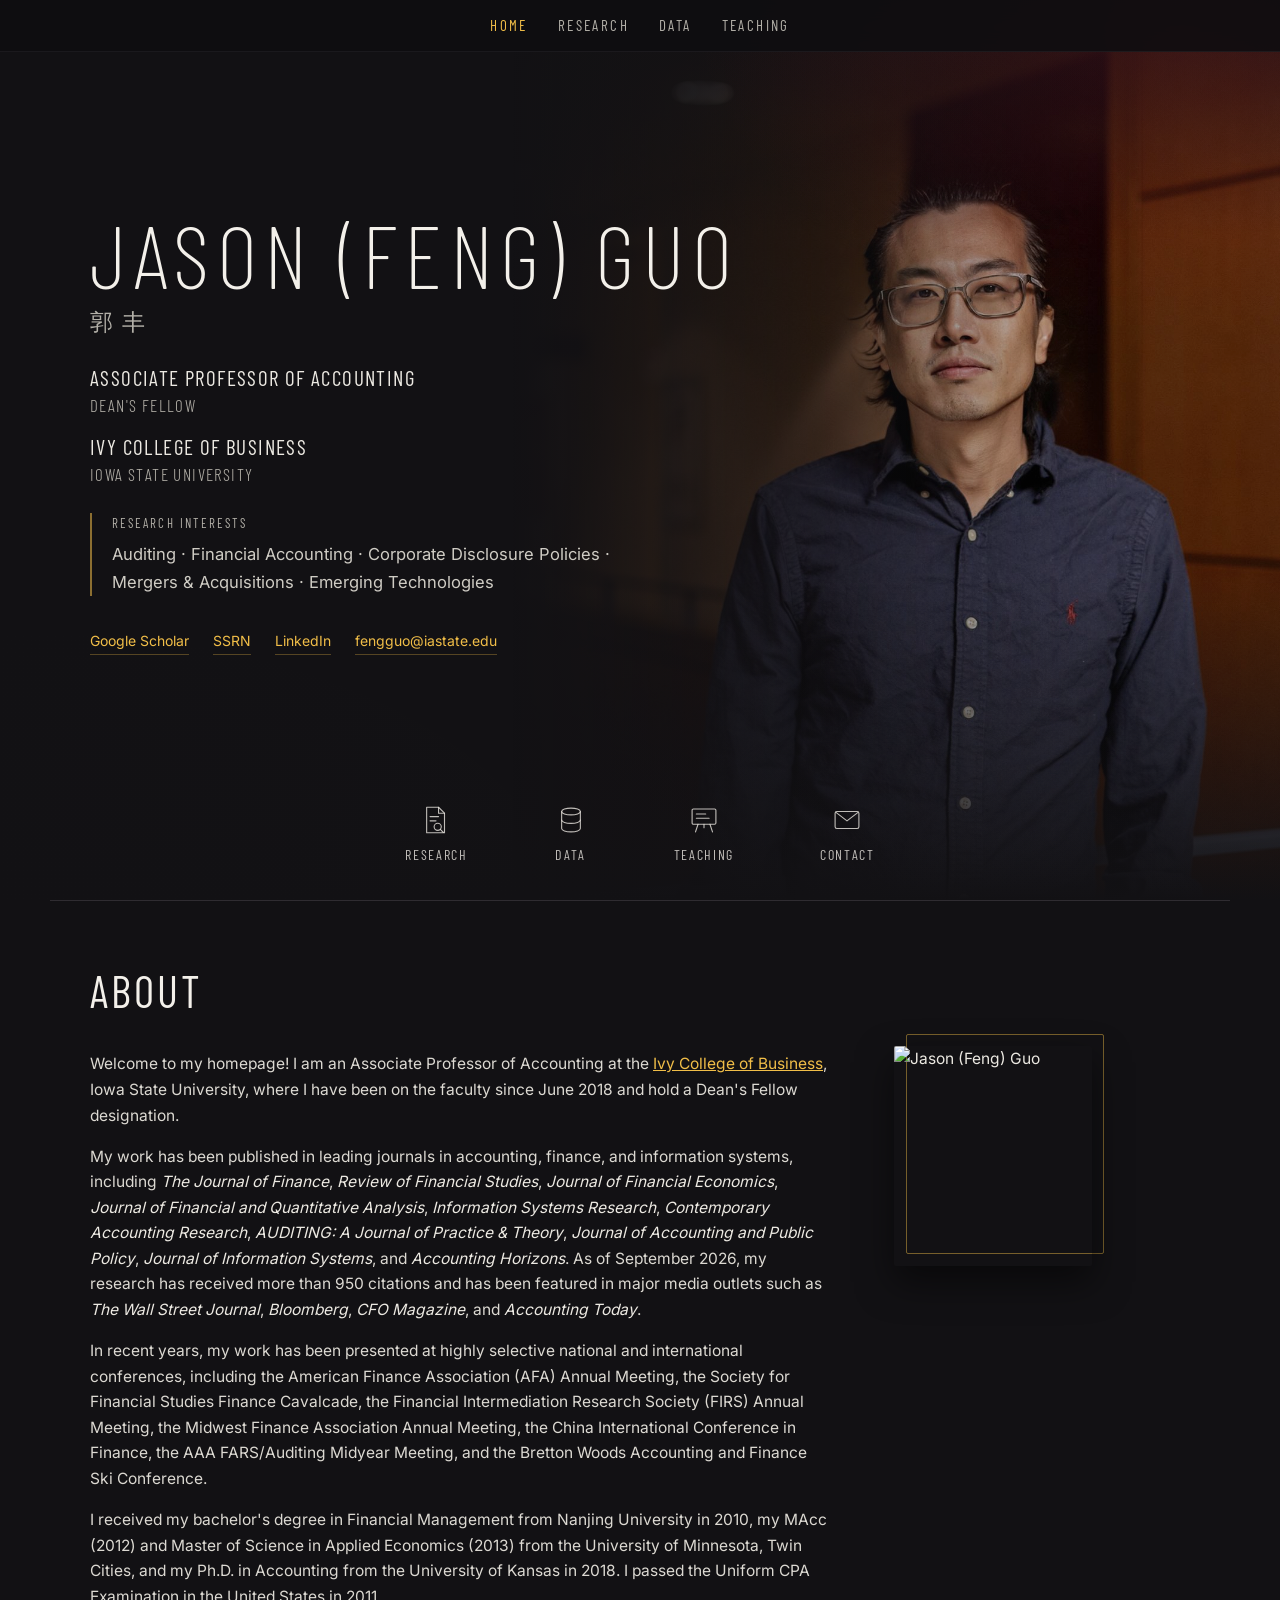
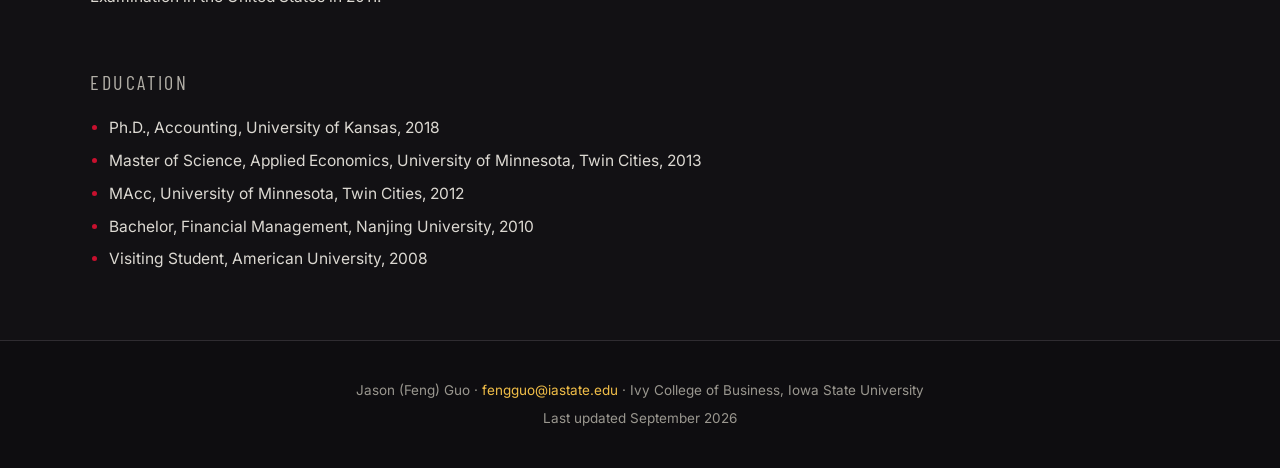
==== index.html @ b9be461f "Redesign site" ====
<!DOCTYPE html>
<html lang="en">
<head>
<meta charset="UTF-8">
<meta name="viewport" content="width=device-width, initial-scale=1.0">
<title>Jason (Feng) Guo 郭丰</title>
<meta name="description" content="Jason (Feng) Guo is an Associate Professor of Accounting and Dean's Fellow at the Ivy College of Business, Iowa State University.">
<link rel="icon" href="data:image/svg+xml,%3Csvg xmlns='http://www.w3.org/2000/svg' viewBox='0 0 64 64'%3E%3Crect width='64' height='64' rx='10' fill='%23C8102E'/%3E%3Ctext x='32' y='43' font-family='Arial,Helvetica,sans-serif' font-size='30' font-weight='700' text-anchor='middle' fill='%23F1BE48'%3EJG%3C/text%3E%3C/svg%3E">
<link rel="preload" href="fonts/barlow-condensed-latin-200-normal.woff2" as="font" type="font/woff2" crossorigin>
<link rel="stylesheet" href="style.css">
</head>
<body>
<a class="skip" href="#about">Skip to content</a>

<nav class="topnav" aria-label="Main">
    <a href="index.html" aria-current="page">Home</a>
    <a href="research.html">Research</a>
    <a href="research.html#data">Data</a>
    <a href="research.html#teaching">Teaching</a>
</nav>

<header class="hero">
  <img class="hero-photo" src="files/portrait.jpg" alt="Jason (Feng) Guo" width="1500" height="1507" fetchpriority="high">
  <div class="veil" aria-hidden="true"></div>

  <div class="hero-inner">
    <div class="hero-text">
      <h1>Jason (Feng) Guo <span class="zh" lang="zh-Hans">郭丰</span></h1>

      <div class="roles">
        <div class="role"><b>Associate Professor of Accounting</b><span>Dean's Fellow</span></div>
        <div class="role"><b>Ivy College of Business</b><span>Iowa State University</span></div>
      </div>

      <div class="interests">
        <span class="lbl">Research interests</span>
        <p>Auditing &middot; Financial&nbsp;Accounting &middot; Corporate&nbsp;Disclosure&nbsp;Policies &middot; Mergers&nbsp;&amp;&nbsp;Acquisitions &middot; Emerging&nbsp;Technologies</p>
      </div>

      <div class="links">
        <a href="https://scholar.google.com/citations?user=ShGDFoUAAAAJ&amp;hl=en">Google Scholar</a>
        <a href="https://papers.ssrn.com/sol3/cf_dev/AbsByAuth.cfm?per_id=2144570">SSRN</a>
        <a href="https://www.linkedin.com/in/feng-guo-60b11025/">LinkedIn</a>
        <a href="mailto:fengguo@iastate.edu">fengguo@iastate.edu</a>
      </div>
    </div>

  </div>

  <nav class="enter" aria-label="Sections">
    <a href="research.html">
      <svg viewBox="0 0 40 40" fill="none" stroke="currentColor" stroke-width="1.3" stroke-linecap="round" stroke-linejoin="round" aria-hidden="true">
        <path d="M9 5h14l7 7v23H9z"/><path d="M23 5v7h7"/><path d="M13 16h10M13 21h7"/>
        <circle cx="22" cy="28" r="4.2"/><path d="m25.1 31.1 3.6 3.6"/>
      </svg>Research</a>
    <a href="research.html#data">
      <svg viewBox="0 0 40 40" fill="none" stroke="currentColor" stroke-width="1.3" stroke-linecap="round" stroke-linejoin="round" aria-hidden="true">
        <ellipse cx="20" cy="10" rx="11" ry="4"/><path d="M9 10v20c0 2.2 4.9 4 11 4s11-1.8 11-4V10"/><path d="M9 20c0 2.2 4.9 4 11 4s11-1.8 11-4"/>
      </svg>Data</a>
    <a href="research.html#teaching">
      <svg viewBox="0 0 40 40" fill="none" stroke="currentColor" stroke-width="1.3" stroke-linecap="round" stroke-linejoin="round" aria-hidden="true">
        <rect x="6" y="7" width="28" height="18" rx="1.5"/><path d="M11 13h11M11 18h15"/><path d="m13 25-3 9M27 25l3 9M20 25v4"/>
      </svg>Teaching</a>
    <a href="mailto:fengguo@iastate.edu">
      <svg viewBox="0 0 40 40" fill="none" stroke="currentColor" stroke-width="1.3" stroke-linecap="round" stroke-linejoin="round" aria-hidden="true">
        <rect x="6" y="10" width="28" height="20" rx="2"/><path d="m7 11 13 10 13-10"/>
      </svg>Contact</a>
  </nav>
</header>

<main id="main">
<section class="wrap about" id="about" aria-labelledby="about-h">
<h2 id="about-h">About</h2>

<div class="about-body">
<div class="about-text">
<p>Welcome to my homepage! I am an Associate Professor of Accounting at the
<a href="https://www.ivybusiness.iastate.edu/">Ivy College of Business</a>,
Iowa State University, where I have been on the faculty since June 2018 and
hold a Dean's Fellow designation.</p>

<p>My work has been published in leading journals in accounting, finance, and
information systems, including
<em>The Journal of Finance</em>,
<em>Review of Financial Studies</em>,
<em>Journal of Financial Economics</em>,
<em>Journal of Financial and Quantitative Analysis</em>,
<em>Information Systems Research</em>,
<em>Contemporary Accounting Research</em>,
<em>AUDITING: A Journal of Practice &amp; Theory</em>,
<em>Journal of Accounting and Public Policy</em>,
<em>Journal of Information Systems</em>, and
<em>Accounting Horizons</em>.
As of September 2026, my research has received more than 950 citations and has
been featured in major media outlets such as
<em>The Wall Street Journal</em>,
<em>Bloomberg</em>,
<em>CFO Magazine</em>, and
<em>Accounting Today</em>.</p>

<p>In recent years, my work has been presented at highly selective national and
international conferences, including the American Finance Association (AFA)
Annual Meeting, the Society for Financial Studies Finance Cavalcade, the
Financial Intermediation Research Society (FIRS) Annual Meeting, the Midwest
Finance Association Annual Meeting, the China International Conference in
Finance, the AAA FARS/Auditing Midyear Meeting, and the Bretton Woods
Accounting and Finance Ski Conference.</p>

<p>I received my bachelor's degree in Financial Management from Nanjing University in 2010,
my MAcc (2012) and Master of Science in Applied Economics (2013) from the University of Minnesota,
Twin Cities, and my Ph.D. in Accounting from the
University of Kansas in 2018. I passed the Uniform CPA Examination in the
United States in 2011.</p>
</div>

<figure class="about-photo">
  <img src="files/profile.jpg" alt="Jason (Feng) Guo" width="274" height="305" loading="lazy">
</figure>
</div>

<h3 class="sub">Education</h3>
<ul class="plain">
    <li>Ph.D., Accounting, University of Kansas, 2018</li>
    <li>Master of Science, Applied Economics, University of Minnesota, Twin Cities, 2013</li>
    <li>MAcc, University of Minnesota, Twin Cities, 2012</li>
    <li>Bachelor, Financial Management, Nanjing University, 2010</li>
    <li>Visiting Student, American University, 2008</li>
</ul>
</section>
</main>

<footer>
    Jason (Feng) Guo &middot; <a href="mailto:fengguo@iastate.edu">fengguo@iastate.edu</a> &middot; Ivy College of Business, Iowa State University
    <span class="upd">Last updated September 2026</span>
</footer>

</body>
</html>
---- style.css ----
/* Jason (Feng) Guo — academic homepage
   One stylesheet for every page. Dark throughout, with Iowa State gold for
   text accents and cardinal for fills and glows. No build step. */

/* Fonts are self-hosted (fonts/, SIL Open Font License) so the site loads
   quickly everywhere, including where Google services are blocked. */
@font-face { font-family: 'Barlow Condensed'; font-style: normal; font-weight: 200; font-display: swap; src: url('fonts/barlow-condensed-latin-200-normal.woff2') format('woff2'); }
@font-face { font-family: 'Barlow Condensed'; font-style: normal; font-weight: 300; font-display: swap; src: url('fonts/barlow-condensed-latin-300-normal.woff2') format('woff2'); }
@font-face { font-family: 'Barlow Condensed'; font-style: normal; font-weight: 400; font-display: swap; src: url('fonts/barlow-condensed-latin-400-normal.woff2') format('woff2'); }
@font-face { font-family: 'Barlow Condensed'; font-style: normal; font-weight: 500; font-display: swap; src: url('fonts/barlow-condensed-latin-500-normal.woff2') format('woff2'); }
@font-face { font-family: 'Inter'; font-style: normal; font-weight: 400; font-display: swap; src: url('fonts/inter-latin-400-normal.woff2') format('woff2'); }
@font-face { font-family: 'Inter'; font-style: normal; font-weight: 500; font-display: swap; src: url('fonts/inter-latin-500-normal.woff2') format('woff2'); }

:root {
  --bg: #121114;          /* page */
  --bg-2: #0e0d10;        /* footer */
  --surface: #1c1a1e;     /* cards, inputs */
  --surface-2: #26242a;   /* tags, plain badges */
  --line: #2f2c31;        /* hairlines */
  --line-2: #3e3b40;      /* control borders */

  --text: #ece9e2;
  --heading: #f3f0ea;
  --text-2: #b3b0a8;
  --text-3: #9a978f;

  --gold: #F1BE48;        /* ISU gold: links and text accents */
  --cardinal: #C8102E;    /* ISU cardinal: bars, glows, rules */

  --disp: 'Barlow Condensed', 'Arial Narrow', sans-serif;
  --body: 'Inter', -apple-system, 'Segoe UI', Roboto, sans-serif;
}

* { box-sizing: border-box; }
html { -webkit-text-size-adjust: 100%; scroll-behavior: smooth; scroll-padding-top: 68px; }
@media (prefers-reduced-motion: reduce) { html { scroll-behavior: auto; } }
body { margin: 0; background: var(--bg); color: var(--text); font-family: var(--body); font-size: 15.5px; line-height: 1.65; }
img { max-width: 100%; height: auto; }
a { color: var(--gold); }
a:hover { color: #ffd77a; }
:focus-visible { outline: 2px solid var(--gold); outline-offset: 2px; }
[hidden] { display: none !important; }
.skip { position: absolute; left: -999px; top: 10px; z-index: 50; background: var(--gold); color: var(--bg); padding: 6px 12px; font-weight: 500; }
.skip:focus { left: 12px; }

/* ---------- Top navigation ---------- */
.topnav {
  position: fixed; top: 0; left: 0; right: 0; z-index: 30; height: 52px;
  display: flex; align-items: center; gap: 30px; padding: 0 16px;
  background: rgba(14, 13, 16, .88); -webkit-backdrop-filter: blur(10px); backdrop-filter: blur(10px);
  border-bottom: 1px solid rgba(236, 233, 226, .06);
  font-family: var(--disp); font-size: 15px; letter-spacing: .16em; text-transform: uppercase;
  white-space: nowrap; overflow-x: auto; scrollbar-width: none;
}
.topnav::-webkit-scrollbar { display: none; }
.topnav a:first-child { margin-left: auto; }
.topnav a:last-child { margin-right: auto; }
.topnav a { color: var(--text-2); text-decoration: none; padding: 6px 0; }
.topnav a:hover, .topnav a[aria-current="page"] { color: var(--gold); }

/* ---------- Home: hero ---------- */
.hero {
  position: relative; min-height: 100vh; min-height: 100svh; display: flex; flex-direction: column; overflow: hidden;
  background: radial-gradient(900px 520px at 4% 104%, rgba(241, 190, 72, .06), transparent 60%), var(--bg);
}
/* The portrait fills the right side and fades into the dark, the way Rui Dai's landing page does it. */
.hero-photo {
  position: absolute; top: 0; right: 0; bottom: 0; z-index: 0; width: 60%; height: 100%;
  object-fit: cover; object-position: 58% 18%; pointer-events: none;
  filter: brightness(.86) saturate(.92);
  -webkit-mask-image: linear-gradient(90deg, transparent 0%, rgba(0, 0, 0, .25) 22%, rgba(0, 0, 0, .72) 48%, #000 76%);
  mask-image: linear-gradient(90deg, transparent 0%, rgba(0, 0, 0, .25) 22%, rgba(0, 0, 0, .72) 48%, #000 76%);
}
.veil {
  position: absolute; inset: 0; z-index: 1; pointer-events: none;
  background:
    radial-gradient(760px 520px at 92% 0%, rgba(200, 16, 46, .16), transparent 64%),
    linear-gradient(100deg, var(--bg) 0%, rgba(18, 17, 20, .88) 30%, rgba(18, 17, 20, .35) 55%, rgba(18, 17, 20, .05) 78%, rgba(18, 17, 20, .12) 100%),
    linear-gradient(to bottom, rgba(18, 17, 20, .92) 0%, rgba(18, 17, 20, .55) 11%, rgba(18, 17, 20, 0) 26%, rgba(18, 17, 20, 0) 64%, var(--bg) 100%);
}
.hero-inner {
  position: relative; z-index: 2; flex: 1; width: 100%; max-width: 1180px; margin: 0 auto; padding: 112px 2.5rem 40px;
  display: grid; grid-template-columns: minmax(0, 1fr); align-items: center;
}
.hero-text { max-width: 760px; }
.hero-text .interests, .hero-text .links { max-width: 600px; }
.hero h1 { font-family: var(--disp); font-weight: 200; margin: 0; color: var(--heading); font-size: clamp(46px, 7vw, 100px); line-height: .95; letter-spacing: .08em; text-transform: uppercase; }
.hero .zh { display: block; margin-top: .9rem; font-size: clamp(18px, 1.9vw, 23px); font-weight: 300; letter-spacing: .4em; color: var(--text-2); }
.roles { margin: 1.9rem 0 1.7rem; }
.role { font-family: var(--disp); text-transform: uppercase; letter-spacing: .09em; line-height: 1.42; margin-bottom: .95rem; }
.role b { display: block; font-weight: 400; font-size: clamp(16px, 1.9vw, 21px); color: var(--text); }
.role span { display: block; font-weight: 300; font-size: clamp(14px, 1.5vw, 17px); color: var(--text-2); }
.interests { max-width: 580px; margin: 0; padding-left: 1.25rem; border-left: 2px solid rgba(241, 190, 72, .55); }
.interests .lbl { display: block; font-family: var(--disp); font-size: 13px; letter-spacing: .16em; text-transform: uppercase; color: var(--text-2); }
.interests p { margin: .3rem 0 0; color: #cfccc4; font-size: clamp(14.5px, 1.35vw, 16.5px); line-height: 1.7; }
.hero .links { margin-top: 2.1rem; display: flex; flex-wrap: wrap; gap: 12px 24px; font-size: 14px; }
.hero .links a { text-decoration: none; border-bottom: 1px solid rgba(241, 190, 72, .3); padding-bottom: 2px; }
.hero .links a:hover { border-color: var(--gold); }

.enter { position: relative; z-index: 3; display: flex; justify-content: center; gap: clamp(26px, 7vw, 86px); padding: 8px 16px 34px; }
.enter a { color: rgba(236, 233, 226, .8); text-decoration: none; text-align: center; font-family: var(--disp); font-size: 14px; letter-spacing: .12em; text-transform: uppercase; }
.enter a:hover { color: var(--gold); }
.enter svg { display: block; width: 34px; height: 34px; margin: 0 auto 6px; }

/* ---------- Shared content ---------- */
.wrap { max-width: 1060px; margin: 0 auto; padding: 3.4rem 2rem 3.8rem; }
.sec { border-top: 1px solid var(--line); }
h2 { font-family: var(--disp); font-weight: 400; font-size: clamp(30px, 4.2vw, 44px); letter-spacing: .07em; text-transform: uppercase; margin: 0 0 .5rem; color: var(--heading); }
h3.sub { font-family: var(--disp); font-weight: 400; font-size: 20px; letter-spacing: .13em; text-transform: uppercase; color: var(--text-2); margin: 2.6rem 0 1rem; }
.lede { color: var(--text-2); max-width: 660px; margin: 0 0 2rem; }
.wrap.about { max-width: 1180px; padding-left: 2.5rem; padding-right: 2.5rem; border-top: 1px solid var(--line); }
.about-body { display: grid; grid-template-columns: minmax(0, 740px) 210px; gap: 64px; align-items: start; }
.about p { max-width: 740px; color: #dcd9d2; }
.about-photo { position: relative; isolation: isolate; margin: 10px 12px 0 0; }
.about-photo::before { content: ""; position: absolute; z-index: -1; top: -12px; right: -12px; bottom: 12px; left: 12px; border: 1px solid rgba(241, 190, 72, .45); border-radius: 2px; }
.about-photo img { display: block; width: 100%; aspect-ratio: 274 / 305; object-fit: cover; border-radius: 2px; box-shadow: 0 16px 36px rgba(0, 0, 0, .5); }
.about em { color: var(--text); }
.plain { margin: 0; padding-left: 1.2rem; max-width: 740px; color: #dcd9d2; }
.plain li { margin-bottom: .45rem; }
.plain li::marker { color: var(--cardinal); }

footer { background: var(--bg-2); border-top: 1px solid var(--line); color: var(--text-3); padding: 2.4rem 2rem; text-align: center; font-size: 13.5px; }
footer a { text-decoration: none; }
footer a:hover { text-decoration: underline; }
footer .upd { display: block; margin-top: .35rem; }

/* ---------- Research: banner ---------- */
.band { position: relative; height: 46vh; min-height: 300px; max-height: 520px; overflow: hidden; background: var(--bg); }
.band .art { position: absolute; inset: 0; width: 100%; height: 100%; object-fit: cover; }
.band::after { content: ""; position: absolute; inset: 0; background: radial-gradient(ellipse at center, rgba(18, 17, 20, .05) 0%, rgba(18, 17, 20, .45) 66%, rgba(18, 17, 20, .8) 100%), linear-gradient(to bottom, transparent 70%, var(--bg) 100%); }
.band h1 {
  position: absolute; inset: 0; z-index: 2; margin: 0; padding-left: .17em;
  display: flex; align-items: center; justify-content: center;
  font-family: var(--disp); font-weight: 200; color: #fff; font-size: clamp(44px, 8.5vw, 100px); letter-spacing: .17em; text-transform: uppercase;
}

/* ---------- Research: intro and stats ---------- */
.intro { font-size: 16.5px; max-width: 780px; margin: 0 0 2.2rem; color: #dcd9d2; }
.stats { display: flex; flex-wrap: wrap; align-items: flex-end; gap: 14px 42px; margin: 0 0 2.8rem; padding-bottom: 1.6rem; border-bottom: 1px solid var(--line); }
.stat { text-decoration: none; color: inherit; }
.stat b { display: block; font-family: var(--disp); font-weight: 300; font-size: 38px; letter-spacing: .02em; line-height: 1.05; color: var(--heading); }
.stat span { display: block; font-family: var(--disp); font-size: 13px; letter-spacing: .14em; text-transform: uppercase; color: var(--text-3); margin-top: 3px; }
.stat:hover b { color: var(--gold); }
.asof { font-size: 12.5px; color: var(--text-3); padding-bottom: 5px; }

/* ---------- Research: filters ---------- */
.pills { display: flex; flex-wrap: wrap; gap: 12px; margin: 0 0 1.1rem; }
.pill {
  flex: 1 1 0; min-width: 140px; display: flex; align-items: baseline; justify-content: center; gap: 10px;
  padding: 12px 16px; border: 1px solid var(--line-2); border-radius: 2px; background: none; cursor: pointer;
  font-family: var(--disp); font-size: 15px; letter-spacing: .17em; text-transform: uppercase; color: var(--text-2);
  transition: color .15s, border-color .15s, background .15s;
}
.pill .n { font-size: 13px; letter-spacing: .08em; color: var(--text-3); }
.pill:hover { color: var(--text); border-color: rgba(241, 190, 72, .6); }
.pill[aria-pressed="true"] { color: var(--heading); border-color: var(--gold); background: rgba(241, 190, 72, .08); }
.pill[aria-pressed="true"] .n { color: var(--gold); }
.note { font-size: 13px; color: var(--text-3); margin: 0 0 1.4rem; min-height: 1.3em; }
.tools { display: flex; align-items: center; gap: 10px; flex-wrap: wrap; margin-bottom: .6rem; }
.search { font: inherit; font-size: 14px; padding: 7px 11px; width: 230px; border: 1px solid var(--line-2); border-radius: 2px; background: var(--surface); color: var(--text); }
.search::placeholder { color: var(--text-3); }
.search:focus { outline: none; border-color: var(--gold); }
.chip {
  display: inline-flex; align-items: center; gap: 8px; padding: 4px 10px; cursor: pointer;
  border: 1px solid var(--line-2); border-radius: 2px; background: var(--surface); color: var(--text);
  font-family: var(--disp); font-size: 14px; letter-spacing: .1em; text-transform: uppercase;
}
.chip:hover { border-color: var(--gold); }
.chip .x { color: var(--text-3); font-family: var(--body); }
#chips:empty { display: none; }
.count { margin-left: auto; font-family: var(--disp); font-size: 14px; letter-spacing: .12em; text-transform: uppercase; color: var(--text-3); }
.empty { color: var(--text-3); padding: 1.4rem 0; }
.linkbtn { font: inherit; color: var(--gold); background: none; border: 0; padding: 0; cursor: pointer; text-decoration: underline; }

/* ---------- Research: paper list ---------- */
.grp { font-family: var(--disp); font-weight: 400; font-size: 14px; letter-spacing: .16em; text-transform: uppercase; color: var(--text-3); margin: 1.8rem 0 .1rem; }
.papers { list-style: none; margin: 0; padding: 0; }
#pubs { counter-reset: paper; }
#wps { counter-reset: wp; }
.item { display: flex; gap: 16px; padding: 16px 0; border-bottom: 1px solid var(--line); }
.item::before { font-family: var(--disp); font-size: 15px; color: var(--text-3); width: 26px; flex: 0 0 auto; padding-top: 2px; text-align: right; }
#pubs .item { counter-increment: paper; }
#pubs .item::before { content: counter(paper); }
#wps .item { counter-increment: wp; }
#wps .item::before { content: counter(wp); }
.item:hover { background: rgba(236, 233, 226, .025); }
.item.flash { animation: flash 1.8s ease-out; }
@keyframes flash { 0% { background: rgba(241, 190, 72, .22); } 100% { background: transparent; } }
.bd { flex: 1; min-width: 0; }
.ttl { font-size: 15.5px; font-weight: 500; line-height: 1.45; }
.ttl a { color: var(--heading); text-decoration: none; border-bottom: 1px solid rgba(236, 233, 226, .22); }
.ttl a:hover { color: var(--gold); border-color: var(--gold); }
.au { color: var(--text-2); font-size: 14px; margin-top: 3px; }
.au .co[role="button"] { cursor: pointer; border-bottom: 1px dotted transparent; }
.au .co[role="button"]:hover, .au .co[role="button"]:focus-visible { color: var(--text); border-bottom-color: var(--gold); }
.ven { font-family: var(--disp); font-size: 16.5px; letter-spacing: .03em; color: #d6d3cb; margin-top: 3px; }
.ven em { font-style: normal; color: var(--text-3); }
.marks { margin-top: 7px; display: flex; flex-wrap: wrap; gap: 6px; }
.mark, .tag { font-family: var(--disp); font-size: 13px; line-height: 1.5; border-radius: 2px; cursor: pointer; }
.mark { letter-spacing: .13em; padding: 0 8px; border: 1px solid rgba(241, 190, 72, .5); background: none; color: var(--gold); }
.mark:hover { background: rgba(241, 190, 72, .1); }
.tag { display: inline-flex; align-items: center; gap: 7px; letter-spacing: .09em; text-transform: uppercase; padding: 0 9px 0 8px; border: 0; background: var(--surface-2); color: #cfccc4; }
.tag:hover { background: #312e35; }
.tag i, .tname i, .lname i { width: 8px; height: 8px; border-radius: 50%; background: var(--c); flex: 0 0 auto; }
.badges { margin-top: 7px; display: flex; flex-wrap: wrap; align-items: center; gap: 5px; }
.blbl { font-size: 11.5px; color: var(--text-3); margin-right: 2px; }
.badge { font-size: 11.5px; padding: 1px 8px; border-radius: 2px; background: rgba(241, 190, 72, .15); color: #f1d58f; text-decoration: none; }
a.badge:hover { background: rgba(241, 190, 72, .28); color: #ffe7ad; }
.badge.plain-b { background: var(--surface-2); color: var(--text-2); }

/* ---------- Research: topic bars ---------- */
.tbars { max-width: 780px; }
.tbar {
  display: grid; grid-template-columns: minmax(160px, 240px) 1fr; align-items: center; gap: 16px;
  width: 100%; padding: 6px 0; border: 0; background: none; text-align: left; cursor: pointer; font: inherit; color: inherit;
}
.tname { display: flex; align-items: center; gap: 8px; font-family: var(--disp); font-size: 16px; letter-spacing: .08em; text-transform: uppercase; color: #d6d3cb; }
.tbar:hover .tname, .tbar[aria-pressed="true"] .tname { color: var(--heading); }
.ttrack { display: flex; align-items: center; gap: 8px; min-width: 0; }
.tfill { height: 12px; background: var(--cardinal); border-radius: 0 4px 4px 0; opacity: .9; transition: opacity .15s; }
.tbar:hover .tfill, .tbar:focus-visible .tfill { opacity: 1; }
.tval { font-family: var(--disp); font-size: 16px; color: var(--text-2); }

/* ---------- Research: timeline lanes ---------- */
.lanes { position: relative; display: grid; grid-template-columns: minmax(118px, 220px) minmax(0, 1fr); column-gap: 18px; max-width: 1000px; }
.lname { display: flex; align-items: center; gap: 8px; min-height: 42px; font-family: var(--disp); font-size: 15px; line-height: 1.15; letter-spacing: .07em; text-transform: uppercase; color: #d6d3cb; }
.ltrack { position: relative; height: 42px; border-bottom: 1px solid var(--line); }
.ltrack .yl { position: absolute; top: 0; bottom: -1px; width: 1px; background: var(--line); }
.ldot { position: absolute; top: 50%; width: 24px; height: 24px; margin: -12px 0 0 -12px; padding: 0; border: 0; border-radius: 50%; background: none; cursor: pointer; }
.ldot::before { content: ""; position: absolute; left: 6px; top: 6px; width: 12px; height: 12px; border-radius: 50%; background: var(--c); box-shadow: 0 0 0 2px var(--bg); transition: transform .12s; }
.ldot.wp::before { background: var(--bg); box-shadow: inset 0 0 0 2px var(--c), 0 0 0 2px var(--bg); }
.ldot:hover::before, .ldot:focus-visible::before, .ldot.on::before { transform: scale(1.3); }
.ldot:focus-visible { outline-offset: 0; }
.laxis { grid-column: 2; position: relative; height: 30px; }
.laxis span { position: absolute; top: 7px; transform: translateX(-50%); font-family: var(--disp); font-size: 14px; color: var(--text-3); }
.lkey { display: flex; gap: 20px; flex-wrap: wrap; margin: .9rem 0 0; font-size: 13px; color: var(--text-3); }
.lkey span { display: inline-flex; align-items: center; gap: 7px; }
.lkey i { width: 12px; height: 12px; border-radius: 50%; background: var(--text-2); }
.lkey i.hollow { background: none; box-shadow: inset 0 0 0 2px var(--text-2); }
.tip { position: absolute; z-index: 20; pointer-events: none; max-width: 330px; padding: 9px 12px; border-radius: 3px; background: #f3f0ea; color: #26241f; font-size: 13px; line-height: 1.45; box-shadow: 0 10px 28px rgba(0, 0, 0, .45); }
.tip b { display: block; font-weight: 500; margin-bottom: 2px; }
.tip span { display: block; color: #5f5c55; }

/* ---------- Research: data, teaching, service ---------- */
.proj { display: grid; grid-template-columns: 1.1fr .9fr; gap: 3rem; align-items: center; margin: 0 0 1rem; }
.proj .kick { font-family: var(--disp); font-size: 14px; letter-spacing: .15em; text-transform: uppercase; color: var(--gold); margin-bottom: .3rem; }
.proj h3 { font-family: var(--disp); font-size: 26px; font-weight: 500; letter-spacing: .05em; text-transform: uppercase; margin: 0 0 .6rem; line-height: 1.2; }
.proj h3 a { color: var(--heading); text-decoration: none; border-bottom: 2px solid var(--cardinal); }
.proj h3 a:hover { color: var(--gold); }
.proj p { margin: 0 0 .8rem; color: #dcd9d2; }
.shot { aspect-ratio: 4 / 3; background: #0e0d10; border: 1px solid var(--line); border-radius: 2px; overflow: hidden; }
.shot svg { display: block; width: 100%; height: 100%; }
.courses { display: grid; grid-template-columns: repeat(auto-fit, minmax(280px, 1fr)); gap: 22px; }
.course { background: var(--surface); border: 1px solid var(--line); border-top: 2px solid var(--cardinal); border-radius: 3px; padding: 1.4rem 1.6rem 1.2rem; }
.course h3 { font-family: var(--disp); font-weight: 500; font-size: 22px; letter-spacing: .06em; text-transform: uppercase; margin: 0; line-height: 1.2; color: var(--heading); }
.course .dept { color: var(--text-3); font-size: 13.5px; margin: .2rem 0 .4rem; }
.course .rl { font-family: var(--disp); font-size: 13px; letter-spacing: .15em; text-transform: uppercase; color: var(--gold); margin: 1rem 0 .3rem; }
.course ul { margin: 0; padding-left: 1.1rem; color: #dcd9d2; }
.course li { margin-bottom: .3rem; }
.course li::marker { color: var(--cardinal); }
.service p { max-width: 860px; color: #dcd9d2; }
.service .k { font-family: var(--disp); font-weight: 500; font-size: 15px; letter-spacing: .12em; text-transform: uppercase; color: var(--gold); margin-right: .35em; }

/* ---------- Responsive ---------- */
@media (max-width: 900px) {
  .hero-photo {
    width: 100%; height: 72vh; bottom: auto; object-position: 58% 14%;
    -webkit-mask-image: linear-gradient(to bottom, #000 0%, rgba(0, 0, 0, .6) 58%, transparent 100%);
    mask-image: linear-gradient(to bottom, #000 0%, rgba(0, 0, 0, .6) 58%, transparent 100%);
  }
  .veil { background: linear-gradient(to bottom, rgba(18, 17, 20, .9) 0%, rgba(18, 17, 20, .5) 10%, rgba(18, 17, 20, .05) 24%, rgba(18, 17, 20, .45) 50%, rgba(18, 17, 20, .92) 66%, var(--bg) 76%); }
  .hero-inner { padding-top: 44vh; }
  .about-body { grid-template-columns: minmax(0, 1fr) 170px; gap: 40px; }
}
@media (max-width: 760px) {
  .hero-inner { padding: 44vh 1.25rem 26px; }
  .about-body { grid-template-columns: 1fr; gap: 26px; }
  .about-photo { order: -1; width: 150px; margin: 12px 0 4px 12px; }
  .enter { gap: 22px; padding-bottom: 28px; }
  .proj { grid-template-columns: 1fr; gap: 1.4rem; }
}
@media (max-width: 640px) {
  .topnav { gap: 16px; font-size: 13px; letter-spacing: .1em; }
  .wrap { padding: 2.4rem 1.1rem 2.8rem; }
  .wrap.about { padding-left: 1.25rem; padding-right: 1.25rem; }
  .pill { flex: 1 1 40%; min-width: 0; padding: 10px; font-size: 14px; letter-spacing: .1em; }
  .search { width: 100%; }
  .count { margin-left: 0; }
  .tbar { grid-template-columns: minmax(120px, 44%) 1fr; gap: 10px; }
  .tname { font-size: 14px; }
  .lanes { grid-template-columns: minmax(0, 1fr); }
  .lname { min-height: 0; margin-top: 12px; font-size: 13px; letter-spacing: .04em; }
  .ltrack { height: 34px; }
  .laxis { grid-column: 1; }
  .laxis span.odd { display: none; }
  .stats { gap: 12px 28px; }
  .stat b { font-size: 30px; }
  footer { padding: 2rem 1.1rem; }
}
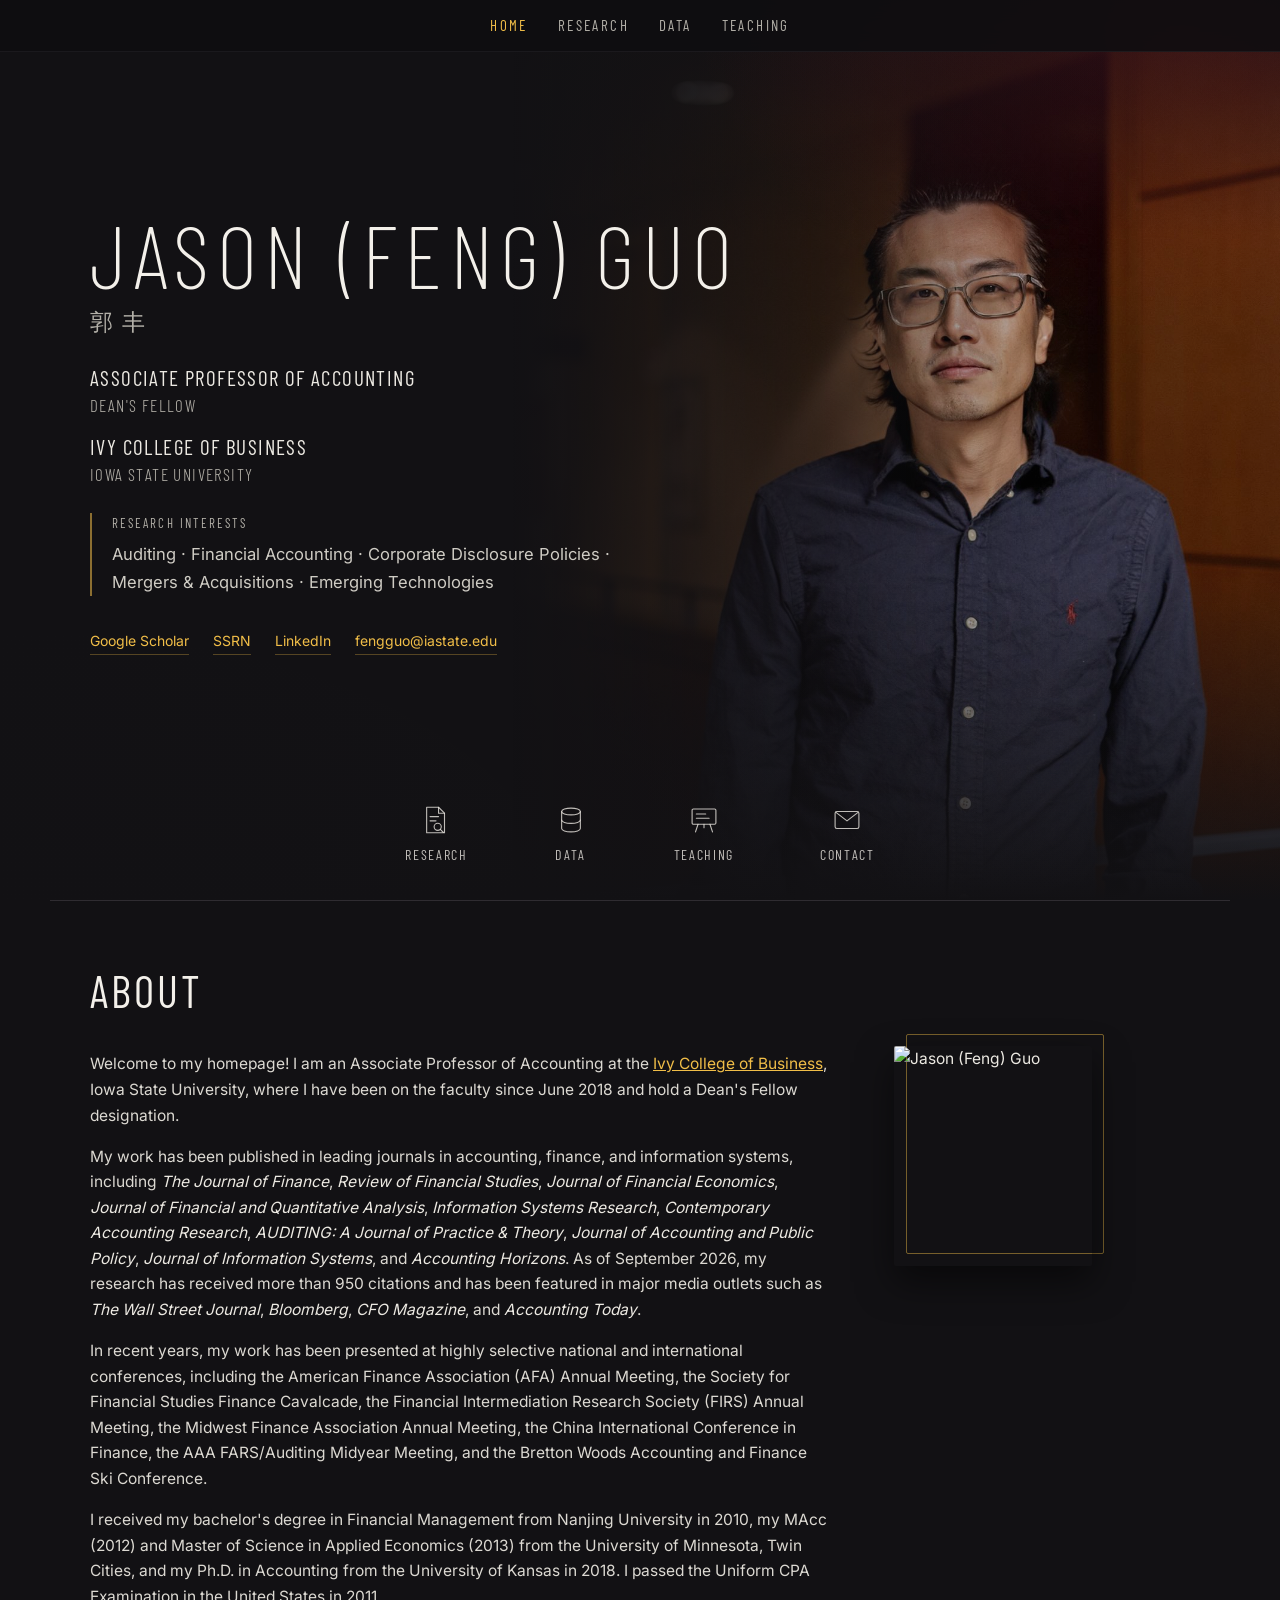
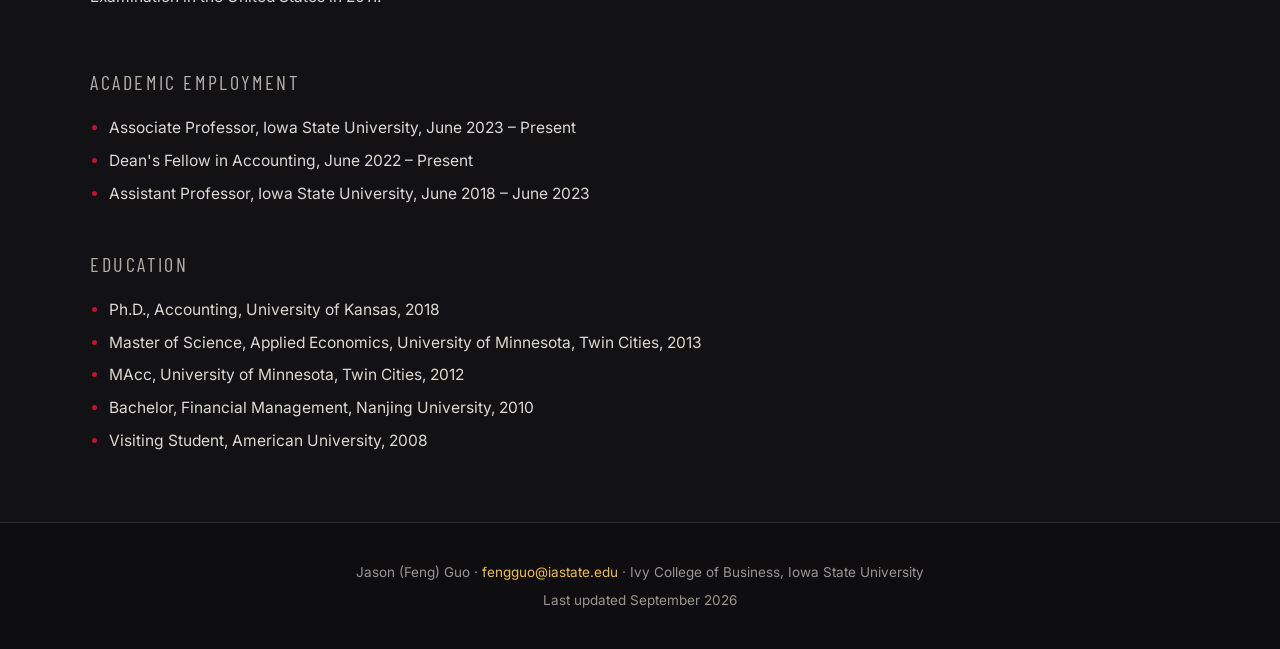
==== commit 25c02dd5: "Add academic employment" ====
--- a/index.html
+++ b/index.html
@@ -3,6 +3,14 @@
 <head>
 <meta charset="UTF-8">
 <meta name="viewport" content="width=device-width, initial-scale=1.0">
+<!-- Google tag (gtag.js) -->
+<script async src="https://www.googletagmanager.com/gtag/js?id=G-TN4QE180KM"></script>
+<script>
+  window.dataLayer = window.dataLayer || [];
+  function gtag(){dataLayer.push(arguments);}
+  gtag('js', new Date());
+  gtag('config', 'G-TN4QE180KM');
+</script>
 <title>Jason (Feng) Guo 郭丰</title>
 <meta name="description" content="Jason (Feng) Guo is an Associate Professor of Accounting and Dean's Fellow at the Ivy College of Business, Iowa State University.">
 <link rel="icon" href="data:image/svg+xml,%3Csvg xmlns='http://www.w3.org/2000/svg' viewBox='0 0 64 64'%3E%3Crect width='64' height='64' rx='10' fill='%23C8102E'/%3E%3Ctext x='32' y='43' font-family='Arial,Helvetica,sans-serif' font-size='30' font-weight='700' text-anchor='middle' fill='%23F1BE48'%3EJG%3C/text%3E%3C/svg%3E">
@@ -118,6 +126,13 @@
 </figure>
 </div>
 
+<h3 class="sub">Academic Employment</h3>
+<ul class="plain">
+    <li>Associate Professor, Iowa State University, <span class="nw">June 2023 &ndash; Present</span></li>
+    <li>Dean's Fellow in Accounting, <span class="nw">June 2022 &ndash; Present</span></li>
+    <li>Assistant Professor, Iowa State University, <span class="nw">June 2018 &ndash; June 2023</span></li>
+</ul>
+
 <h3 class="sub">Education</h3>
 <ul class="plain">
     <li>Ph.D., Accounting, University of Kansas, 2018</li>
--- a/style.css
+++ b/style.css
@@ -118,6 +118,7 @@
 .plain { margin: 0; padding-left: 1.2rem; max-width: 740px; color: #dcd9d2; }
 .plain li { margin-bottom: .45rem; }
 .plain li::marker { color: var(--cardinal); }
+.nw { white-space: nowrap; }
 
 footer { background: var(--bg-2); border-top: 1px solid var(--line); color: var(--text-3); padding: 2.4rem 2rem; text-align: center; font-size: 13.5px; }
 footer a { text-decoration: none; }
@@ -191,10 +192,13 @@
 .ttl a { color: var(--heading); text-decoration: none; border-bottom: 1px solid rgba(236, 233, 226, .22); }
 .ttl a:hover { color: var(--gold); border-color: var(--gold); }
 .au { color: var(--text-2); font-size: 14px; margin-top: 3px; }
+.au .co { white-space: nowrap; }
 .au .co[role="button"] { cursor: pointer; border-bottom: 1px dotted transparent; }
 .au .co[role="button"]:hover, .au .co[role="button"]:focus-visible { color: var(--text); border-bottom-color: var(--gold); }
 .ven { font-family: var(--disp); font-size: 16.5px; letter-spacing: .03em; color: #d6d3cb; margin-top: 3px; }
 .ven em { font-style: normal; color: var(--text-3); }
+.ven em.st { color: var(--gold); }
+.ven em.st::before { content: "\00b7"; color: var(--text-3); margin: 0 .45em 0 .1em; }
 .marks { margin-top: 7px; display: flex; flex-wrap: wrap; gap: 6px; }
 .mark, .tag { font-family: var(--disp); font-size: 13px; line-height: 1.5; border-radius: 2px; cursor: pointer; }
 .mark { letter-spacing: .13em; padding: 0 8px; border: 1px solid rgba(241, 190, 72, .5); background: none; color: var(--gold); }
